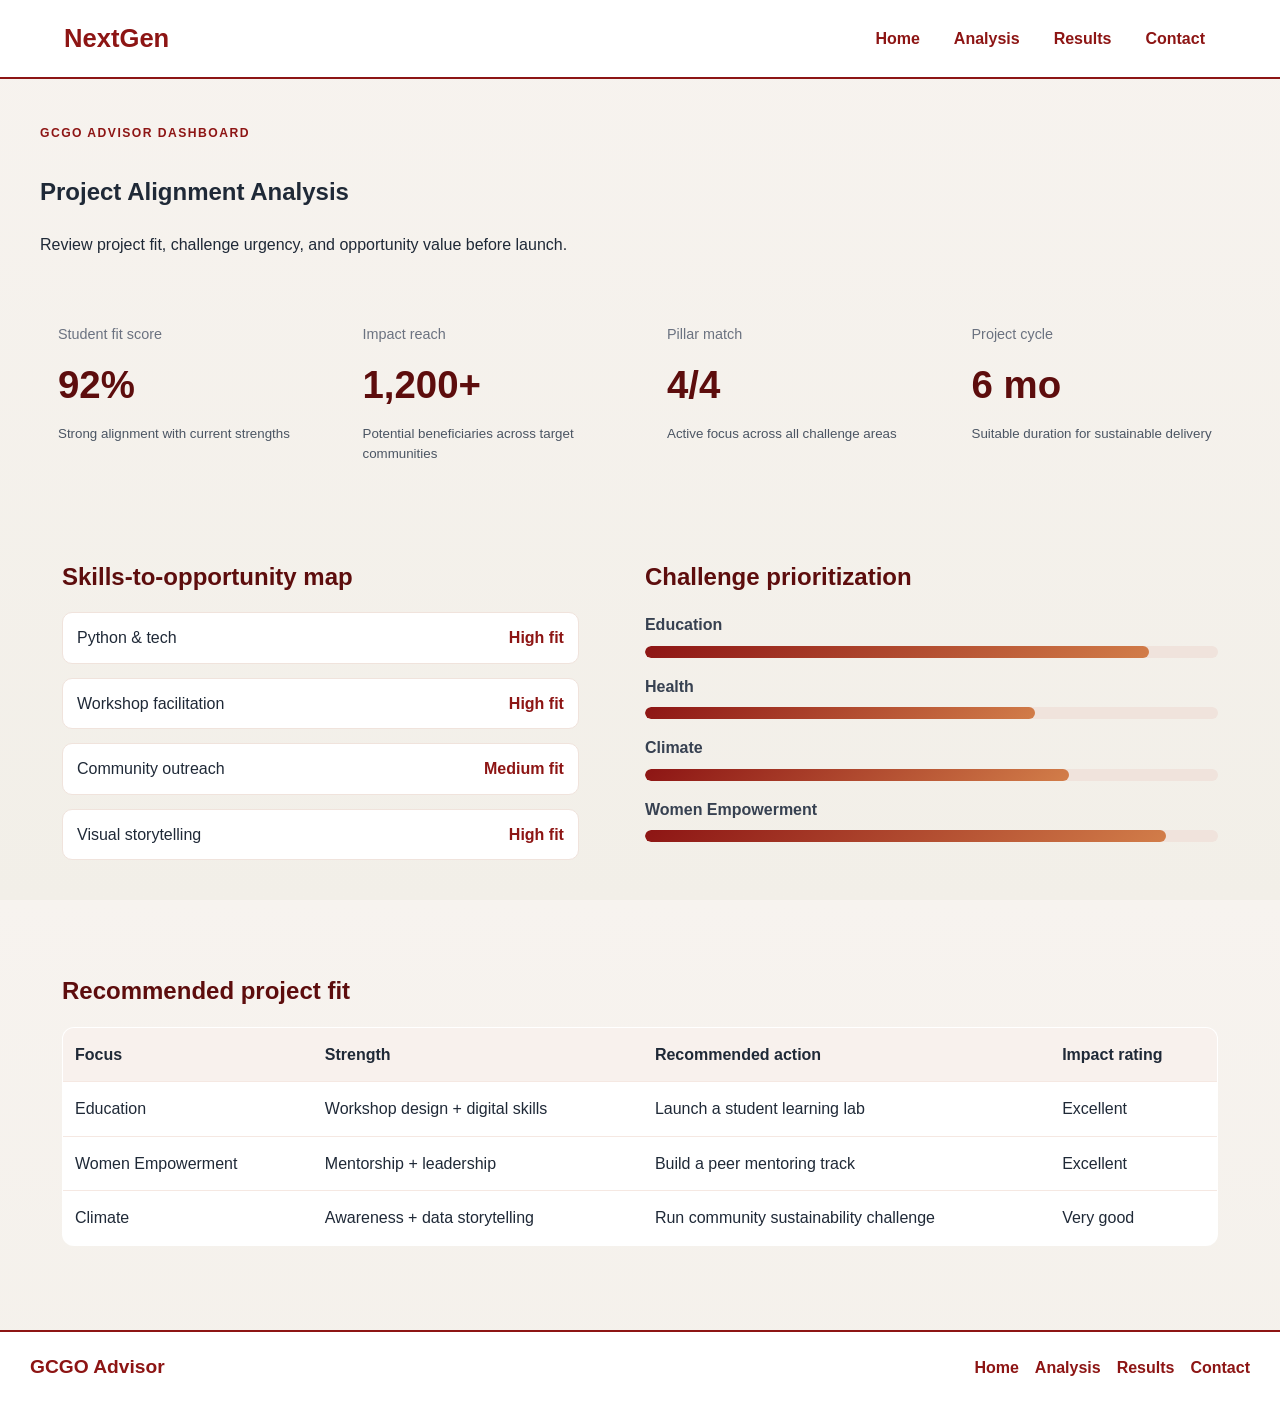
==== analysis.html @ beead4fb "creating the source files and the basic codes" ====
<!DOCTYPE html>
<html lang="en">
<head>
    <meta charset="UTF-8">
    <meta name="viewport" content="width=device-width, initial-scale=1.0">
    <title>GCGO Analysis</title>
    <link rel="stylesheet" href="base.css">
    <link rel="stylesheet" href="analysis.css">
</head>
<body>
    <header class="site-header">
        <h1>NextGen</h1>
        <div class="page">
            <nav class="nav">
                <ul>
                    <li><a href="home.html">Home</a></li>
                    <li><a href="analysis.html">Analysis</a></li>
                    <li><a href="results.html">Results</a></li>
                    <li><a href="contact.html">Contact</a></li>
                </ul>
            </nav>
        </div>
    </header>

    <main class="dashboard-main">
        <section class="page-intro">
            <p class="eyebrow">GCGO advisor dashboard</p>
            <h1>Project Alignment Analysis</h1>
            <p>Review project fit, challenge urgency, and opportunity value before launch.</p>
        </section>

        <section class="stats-grid">
            <article class="metric-card">
                <span>Student fit score</span>
                <strong>92%</strong>
                <small>Strong alignment with current strengths</small>
            </article>
            <article class="metric-card">
                <span>Impact reach</span>
                <strong>1,200+</strong>
                <small>Potential beneficiaries across target communities</small>
            </article>
            <article class="metric-card">
                <span>Pillar match</span>
                <strong>4/4</strong>
                <small>Active focus across all challenge areas</small>
            </article>
            <article class="metric-card">
                <span>Project cycle</span>
                <strong>6 mo</strong>
                <small>Suitable duration for sustainable delivery</small>
            </article>
        </section>

        <section class="analysis-grid">
            <article class="panel">
                <h2>Skills-to-opportunity map</h2>
                <ul class="check-list">
                    <li><span>Python &amp; tech</span><em>High fit</em></li>
                    <li><span>Workshop facilitation</span><em>High fit</em></li>
                    <li><span>Community outreach</span><em>Medium fit</em></li>
                    <li><span>Visual storytelling</span><em>High fit</em></li>
                </ul>
            </article>

            <article class="panel">
                <h2>Challenge prioritization</h2>
                <div class="bar-group">
                    <div class="bar-item">
                        <label>Education</label>
                        <div class="bar"><span style="width: 88%;"></span></div>
                    </div>
                    <div class="bar-item">
                        <label>Health</label>
                        <div class="bar"><span style="width: 68%;"></span></div>
                    </div>
                    <div class="bar-item">
                        <label>Climate</label>
                        <div class="bar"><span style="width: 74%;"></span></div>
                    </div>
                    <div class="bar-item">
                        <label>Women Empowerment</label>
                        <div class="bar"><span style="width: 91%;"></span></div>
                    </div>
                </div>
            </article>
        </section>

        <section class="panel full-panel">
            <h2>Recommended project fit</h2>
            <table class="fit-table">
                <thead>
                    <tr>
                        <th>Focus</th>
                        <th>Strength</th>
                        <th>Recommended action</th>
                        <th>Impact rating</th>
                    </tr>
                </thead>
                <tbody>
                    <tr>
                        <td>Education</td>
                        <td>Workshop design + digital skills</td>
                        <td>Launch a student learning lab</td>
                        <td>Excellent</td>
                    </tr>
                    <tr>
                        <td>Women Empowerment</td>
                        <td>Mentorship + leadership</td>
                        <td>Build a peer mentoring track</td>
                        <td>Excellent</td>
                    </tr>
                    <tr>
                        <td>Climate</td>
                        <td>Awareness + data storytelling</td>
                        <td>Run community sustainability challenge</td>
                        <td>Very good</td>
                    </tr>
                </tbody>
            </table>
        </section>
    </main>

    <footer class="site-footer">
        <div class="footer-brand">
            <h2>GCGO Advisor</h2>
        </div>
        <nav class="footer-nav">
            <ul>
                <li><a href="home.html">Home</a></li>
                <li><a href="analysis.html">Analysis</a></li>
                <li><a href="results.html">Results</a></li>
                <li><a href="contact.html">Contact</a></li>
            </ul>
        </nav>
    </footer>
</body>
</html>
---- base.css ----
html, body {
  margin: 0;
  padding: 0;
  min-height: 100%;
  height: 100%;
}

* {
  box-sizing: border-box;
}

body {
  min-height: 100vh;
  display: flex;
  flex-direction: column;
  margin: 0;
  font-family: 'Segoe UI', Tahoma, Geneva, Verdana, sans-serif;
  background: linear-gradient(180deg, #f7f3ef 0%, #f2efe8 100%);
  color: #1f2937;
  line-height: 1.6;
}

a {
  text-decoration: none;
}

button, input, select, textarea {
  font: inherit;
}

.site-header {
  display: flex;
  align-items: center;
  justify-content: space-between;
  width: 100%;
  padding: 18px 5%;
  background: rgba(255,255,255,0.95);
  border-bottom: 2px solid #8d1514;
  position: sticky;
  top: 0;
  z-index: 20;
}

.site-header h1 {
  margin: 0;
  color: #8d1514;
  font-size: clamp(1.5rem, 2vw, 2.2rem);
}

.nav ul {
  display: flex;
  list-style: none;
  gap: 12px;
  margin: 0;
  padding: 0;
  flex-wrap: wrap;
}

.nav a {
  color: #8d1514;
  font-weight: 600;
  padding: 8px 11px;
  border-radius: 8px;
}

.nav a:hover {
  background: #f9ece8;
}

main {
  width: min(1200px, calc(100% - 32px));
  margin: 0 auto;
  flex: 1;
  padding: 40px 0 60px;
}

.eyebrow {
  display: inline-block;
  margin: 0 0 10px;
  color: #8d1514;
  font-size: 0.76rem;
  font-weight: 700;
  letter-spacing: 0.12em;
  text-transform: uppercase;
}

.primary-btn,
.secondary-btn,
.quiz-btn {
  display: inline-flex;
  align-items: center;
  justify-content: center;
  border: 0;
  border-radius: 10px;
  padding: 14px 22px;
  font-weight: 700;
  cursor: pointer;
  transition: transform 0.2s ease;
}

.primary-btn,
.quiz-btn {
  background: rgb(75, 10, 10);
  color: white;
  box-shadow: 0 10px 20px rgba(141,21,20,0.18);
}

.secondary-btn {
  background: #f8e8e7;
  color: #8d1514;
  border: 1px solid #f0d3cf;
}

.primary-btn:hover,
.secondary-btn:hover,
.quiz-btn:hover {
  transform: translateY(-1px);
}

.site-footer {
  display: flex;
  align-items: center;
  justify-content: space-between;
  padding: 20px 30px;
  background: white;
  border-top: 2px solid #8d1514;
  color: #8d1514;
}

.footer-brand h2 {
  margin: 0;
  font-size: 1.2rem;
}

.footer-nav ul {
  display: flex;
  list-style: none;
  gap: 16px;
  margin: 0;
  padding: 0;
  flex-wrap: wrap;
}

.footer-nav a {
  color: #8d1514;
  font-weight: 600;
}

@media (max-width: 768px) {
  .site-header,
  .site-footer {
    flex-direction: column;
    text-align: center;
    gap: 12px;
  }

  .nav ul,
  .footer-nav ul {
    justify-content: center;
  }
}
---- analysis.css ----
.dashboard-main {
  display: grid;
  gap: 28px;
}

.stats-grid {
  display: grid;
  grid-template-columns: repeat(4, minmax(0, 1fr));
  gap: 18px;
}

.metric-card {
  padding: 22px 18px;
  display: flex;
  flex-direction: column;
  gap: 8px;
  min-height: 170px;
}

.metric-card span {
  color: #6b7280;
  font-size: 0.9rem;
}

.metric-card strong {
  font-size: clamp(1.8rem, 3vw, 2.5rem);
  color: #5d0d0d;
}

.metric-card small {
  color: #4b5563;
  line-height: 1.5;
}

.analysis-grid {
  display: grid;
  grid-template-columns: 1fr 1.1fr;
  gap: 22px;
}

.panel {
  padding: 24px 22px;
}

.panel h2 {
  margin-bottom: 16px;
  color: #5d0d0d;
}

.check-list {
  list-style: none;
  display: grid;
  gap: 14px;
  padding: 0;
}

.check-list li {
  display: flex;
  align-items: center;
  justify-content: space-between;
  gap: 16px;
  padding: 12px 14px;
  border: 1px solid #f0e3dc;
  border-radius: 10px;
  background: #fff;
}

.check-list em {
  color: #8d1514;
  font-style: normal;
  font-weight: 700;
}

.bar-group {
  display: grid;
  gap: 16px;
}

.bar-item label {
  display: block;
  margin-bottom: 8px;
  font-weight: 600;
  color: #374151;
}

.bar {
  width: 100%;
  height: 12px;
  background: #f0e3dc;
  border-radius: 999px;
  overflow: hidden;
}

.bar span {
  display: block;
  height: 100%;
  background: linear-gradient(135deg, #8d1514, #d27d49);
  border-radius: inherit;
}

.full-panel {
  overflow-x: auto;
}

.fit-table {
  width: 100%;
  border-collapse: collapse;
  background: white;
  border: 1px solid #f1e1d9;
  border-radius: 12px;
  overflow: hidden;
}

.fit-table th,
.fit-table td {
  padding: 14px 12px;
  text-align: left;
  border-bottom: 1px solid #f5e8e2;
}

.fit-table thead {
  background: #f8f1ed;
}

@media (max-width: 980px) {
  .stats-grid {
    grid-template-columns: repeat(2, minmax(0, 1fr));
  }

  .analysis-grid {
    grid-template-columns: 1fr;
  }
}

@media (max-width: 640px) {
  .stats-grid {
    grid-template-columns: 1fr;
  }

  .panel,
  .metric-card {
    padding: 18px 16px;
  }
}
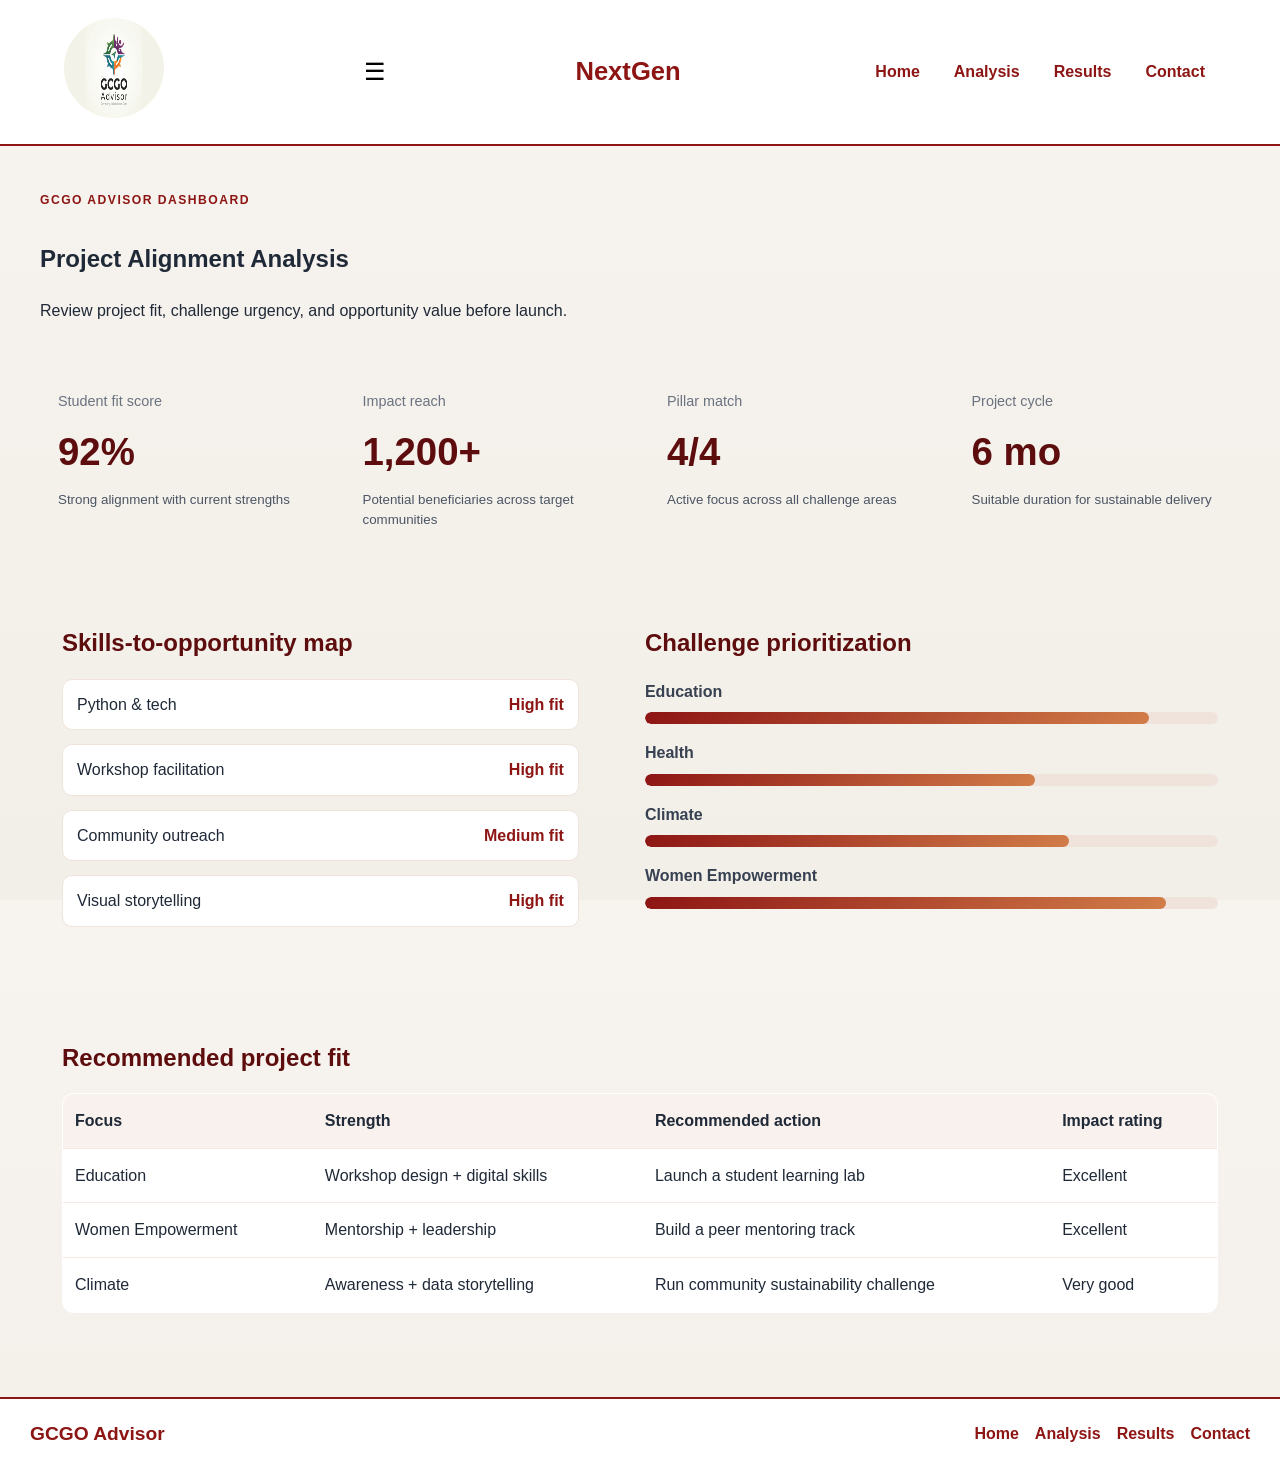
==== commit 272f4f91: "changing the layout" ====
--- a/analysis.html
+++ b/analysis.html
@@ -9,6 +9,13 @@
 </head>
 <body>
     <header class="site-header">
+        <div class="logo">
+            <img src="images/logo.png" alt="GCGO Advisor Logo">
+        </div>
+
+        <button class="menu-toggle" id="menuToggle" aria-label="Toggle navigation">
+    ☰
+  </button>
         <h1>NextGen</h1>
         <div class="page">
             <nav class="nav">
--- a/base.css
+++ b/base.css
@@ -8,7 +8,14 @@
 * {
   box-sizing: border-box;
 }
+.logo img {
+  height:100px;
+  width: 100px;
+  border-radius: 50%;
+  margin-right: 10px;
 
+
+}
 body {
   min-height: 100vh;
   display: flex;
@@ -41,6 +48,14 @@
   z-index: 20;
 }
 
+/* Button to reveal links */
+.menu-toggle {
+  font-size: 1.5rem;
+  background: none;
+  border: none;
+  cursor: pointer;
+}
+
 .site-header h1 {
   margin: 0;
   color: #8d1514;
@@ -61,6 +76,12 @@
   font-weight: 600;
   padding: 8px 11px;
   border-radius: 8px;
+}
+nav a.active {
+  background: #f9ece8;
+  font-weight: 700;
+  display: flex;
+  align-items: center;
 }
 
 .nav a:hover {
